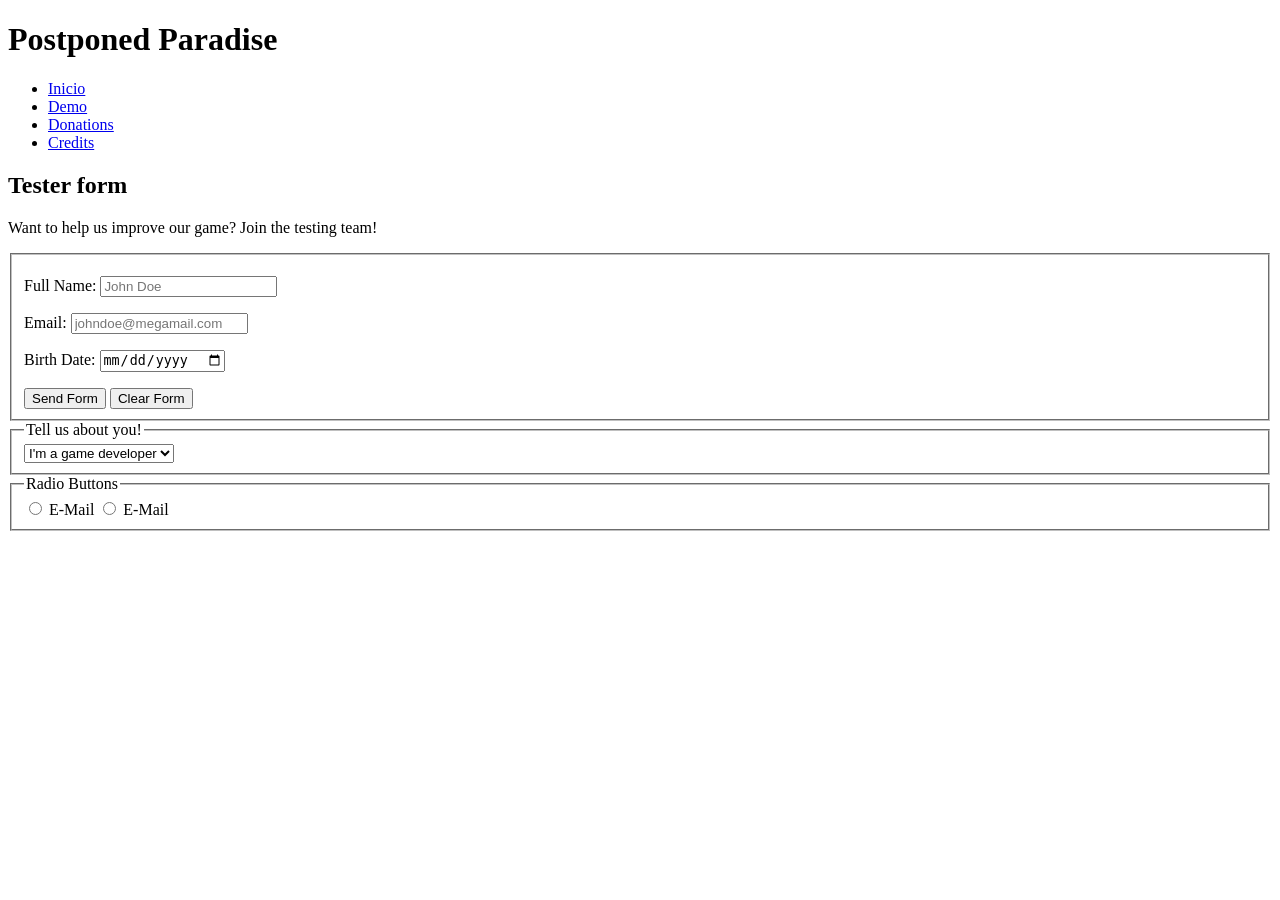
==== index.html @ be1bb25f "Reorganizo estructura: index en raiz" ====
<!DOCTYPE html>
<html lang="en">
<head>
    <meta charset="UTF-8">
    <meta name="viewport" content="width=device-width, initial-scale=1.0">
    <link rel="stylesheet" href="styles.css">
    <title>Document</title>
</head>
<body>
    <header>
        <!-- BARRA SUPERIOR -->
       <div>
        <!-- LOGO SECTION -->
        <div><h1>Postponed Paradise</h1></div>
        
        <!-- MENU -->
            <nav>
                <ul>
                    <li><a href="#">Inicio</a></li>
                    <li><a href="#">Demo</a></li>
                    <li><a href="#">Donations</a></li>
                    <li><a href="#">Credits</a></li>
                </ul>
            </nav>


        </div>
    </header>

    <main>
        <section>
            <!-- HERO SECTION (EJE CENTRAL DE LA PAGINA, EYE CATCHER) -->



        </section>




        <h2>Tester form</h2>
        <p>Want to help us improve our game? Join the testing team!</p>
        
        <form action="" method="post">
            <fieldset>
                <p>
                    <label for="FullName">Full Name:</label>
                    <input type="text" id="FullName" name="FullName" placeholder="John Doe" minlength="12" maxlength="40" required>
                </p>

                <p>
                    <label for="email">Email:</label>
                    <input type="email" id="email" name="email" placeholder="johndoe@megamail.com" required>
                </p>

                <p>
                    <label for="BirthDate">Birth Date:</label>
                    <input type="date" id="BirthDate" name="BirthDate" required>
                </p>

                <button type="submit">Send Form</button>
                <button type="reset">Clear Form</button>
            </fieldset>

            <fieldset>
                <legend>Tell us about you!</legend>
                <select id="testercat" name="testercat" required>
                    <option value="dev">I'm a game developer</option>
                    <option value="player">I just play games</option>
                    <option value="tester">I'm a game tester</option>
                </select>
            </fieldset>
        
            <fieldset>
                <legend>Radio Buttons</legend>
                <input type="radio" id="radio_mail" name="contact_type" value="mail">
                <label for="radio_mail">E-Mail</label>

                <input type="radio" id="radio_phone" name="contact_type" value="phone">
                <label for="radio_phone">E-Mail</label>
            </fieldset>
        </form>
    </main>

    <footer>

    </footer>
</body>
</html>
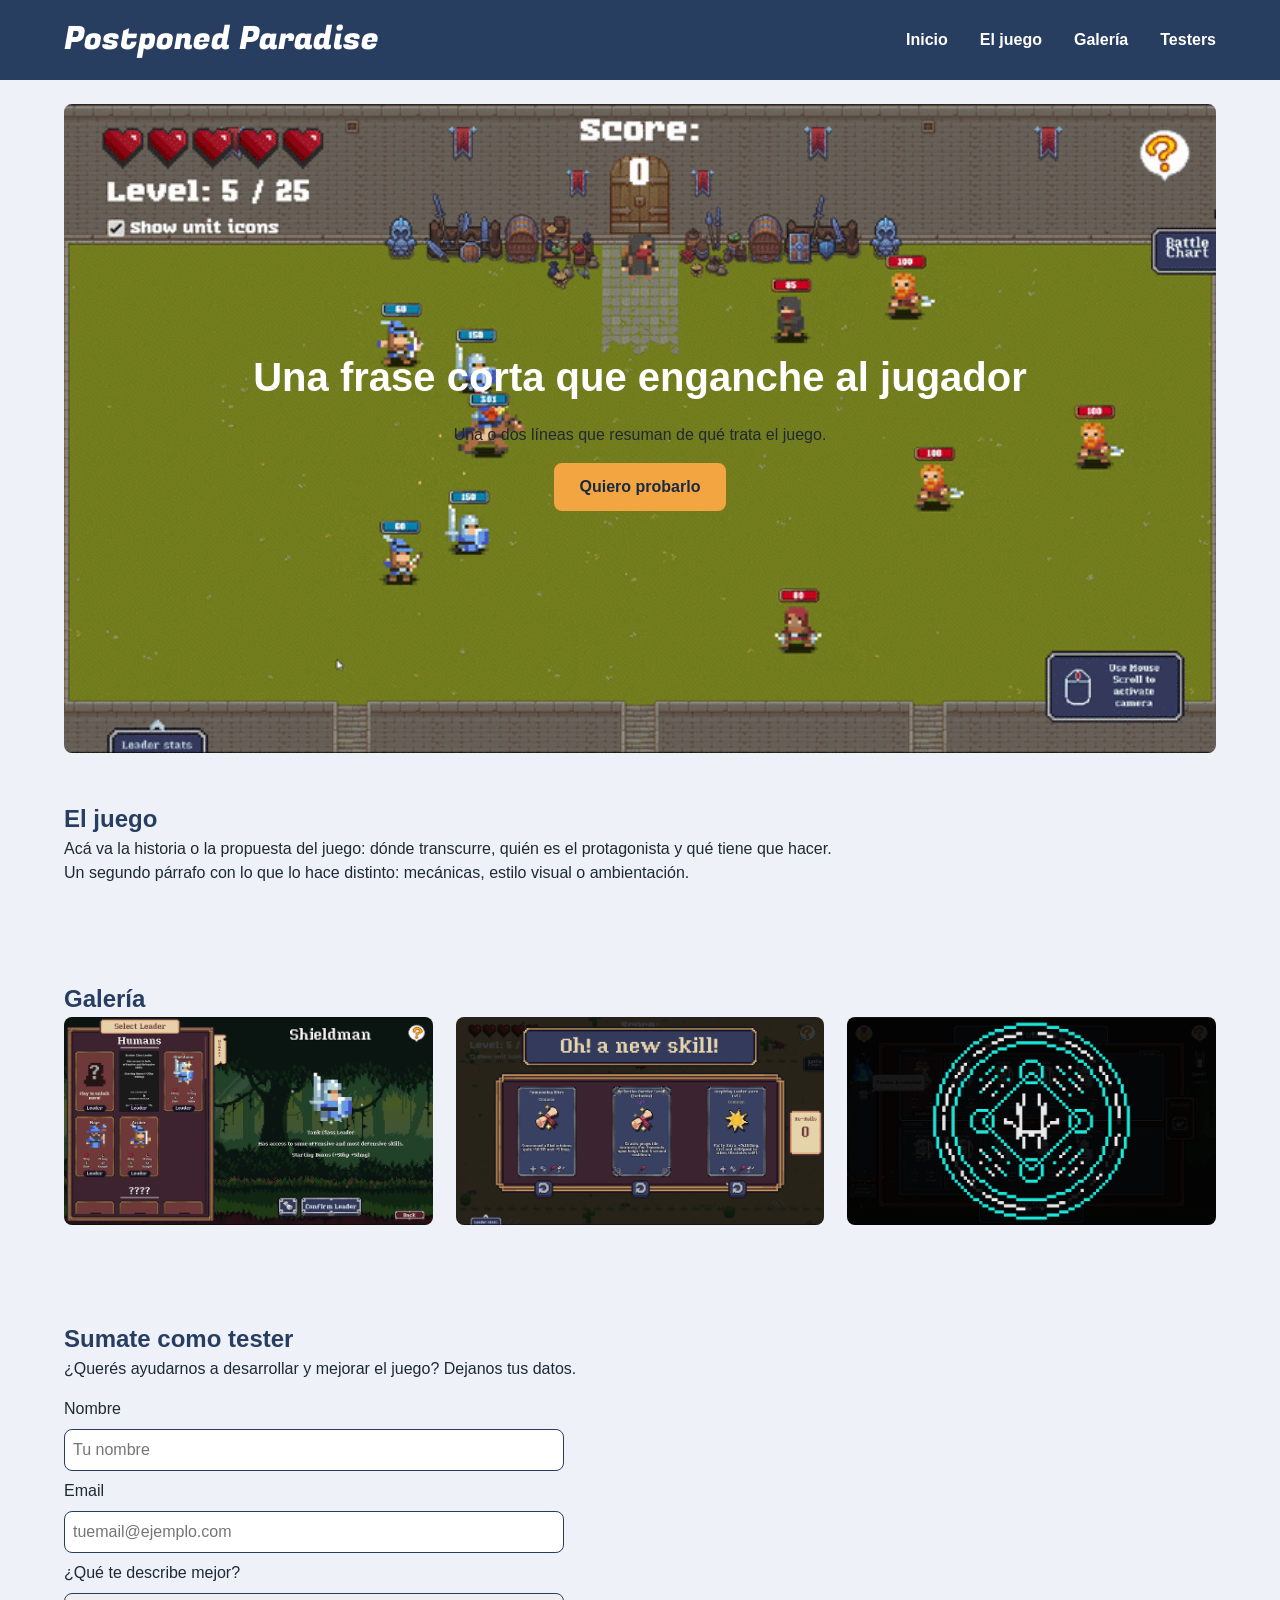
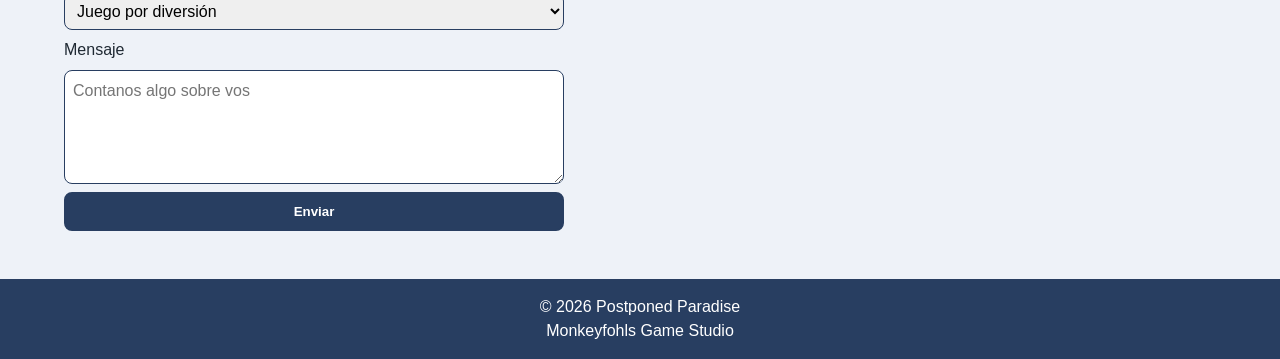
==== commit 05d182cf: "Reorden + Estilos + Gifs" ====
--- a/index.html
+++ b/index.html
@@ -1,89 +1,101 @@
 <!DOCTYPE html>
-<html lang="en">
+<html lang="es">
 <head>
     <meta charset="UTF-8">
     <meta name="viewport" content="width=device-width, initial-scale=1.0">
-    <link rel="stylesheet" href="styles.css">
-    <title>Document</title>
+    <title>Postponed Paradise</title>
+
+    <!-- Fuente del logo (Google Fonts) -->
+    <link rel="preconnect" href="https://fonts.googleapis.com">
+    <link rel="preconnect" href="https://fonts.gstatic.com" crossorigin>
+    <link href="https://fonts.googleapis.com/css2?family=Fugaz+One&display=swap" rel="stylesheet">
+
+    <!-- Estilos propios -->
+    <link rel="stylesheet" href="css/styles.css">
 </head>
 <body>
-    <header>
-        <!-- BARRA SUPERIOR -->
-       <div>
-        <!-- LOGO SECTION -->
-        <div><h1>Postponed Paradise</h1></div>
-        
-        <!-- MENU -->
+
+    <!-- ========== ENCABEZADO: LOGO + MENÚ ========== -->
+    <header class="navbar">
+        <div class="contenedor flex">
+            <h1>Postponed Paradise</h1>
+
             <nav>
                 <ul>
-                    <li><a href="#">Inicio</a></li>
-                    <li><a href="#">Demo</a></li>
-                    <li><a href="#">Donations</a></li>
-                    <li><a href="#">Credits</a></li>
+                    <li><a href="#inicio">Inicio</a></li>
+                    <li><a href="#juego">El juego</a></li>
+                    <li><a href="#galeria">Galería</a></li>
+                    <li><a href="#testers">Testers</a></li>
                 </ul>
             </nav>
-
-
         </div>
     </header>
 
-    <main>
-        <section>
-            <!-- HERO SECTION (EJE CENTRAL DE LA PAGINA, EYE CATCHER) -->
 
+    <main class="contenedor">
 
-
+        <!-- ========== HERO: PRIMERA IMPRESIÓN ========== -->
+        <section id="inicio" class="hero">
+            <h2>Una frase corta que enganche al jugador</h2>
+            <p>Una o dos líneas que resuman de qué trata el juego.</p>
+            <a href="#testers" class="btn">Quiero probarlo</a>
         </section>
 
 
+        <!-- ========== SOBRE EL JUEGO ========== -->
+        <section id="juego">
+            <h2>El juego</h2>
+            <p>Acá va la historia o la propuesta del juego: dónde transcurre, quién es el protagonista y qué tiene que hacer.</p>
+            <p>Un segundo párrafo con lo que lo hace distinto: mecánicas, estilo visual o ambientación.</p>
+        </section>
 
 
-        <h2>Tester form</h2>
-        <p>Want to help us improve our game? Join the testing team!</p>
-        
-        <form action="" method="post">
-            <fieldset>
-                <p>
-                    <label for="FullName">Full Name:</label>
-                    <input type="text" id="FullName" name="FullName" placeholder="John Doe" minlength="12" maxlength="40" required>
-                </p>
+        <!-- ========== GALERÍA DE CAPTURAS ========== -->
+        <!-- Guardá las imágenes en la carpeta img/ con estos nombres -->
+        <section id="galeria">
+            <h2>Galería</h2>
+            <div class="flex galeria">
+                <img src="img/leader_selection_preview.gif" alt="Selección de Recompensas">
+                <img src="img/skill_selection_preview.gif" alt="Captura del juego 2">
+                <img src="img/fusion_options_preview_archer_elf.gif" alt="Captura del juego 3">
+            </div>
+        </section>
 
-                <p>
-                    <label for="email">Email:</label>
-                    <input type="email" id="email" name="email" placeholder="johndoe@megamail.com" required>
-                </p>
 
-                <p>
-                    <label for="BirthDate">Birth Date:</label>
-                    <input type="date" id="BirthDate" name="BirthDate" required>
-                </p>
+        <!-- ========== FORMULARIO DE TESTERS (FORMSPREE) ========== -->
+        <section id="testers">
+            <h2>Sumate como tester</h2>
+            <p>¿Querés ayudarnos a desarrollar y mejorar el juego? Dejanos tus datos.</p>
 
-                <button type="submit">Send Form</button>
-                <button type="reset">Clear Form</button>
-            </fieldset>
+            <form action="https://formspree.io/f/mnpnwgwz" method="POST">
+                <label for="nombre">Nombre</label>
+                <input type="text" id="nombre" name="nombre" placeholder="Tu nombre" required>
 
-            <fieldset>
-                <legend>Tell us about you!</legend>
-                <select id="testercat" name="testercat" required>
-                    <option value="dev">I'm a game developer</option>
-                    <option value="player">I just play games</option>
-                    <option value="tester">I'm a game tester</option>
+                <label for="email">Email</label>
+                <input type="email" id="email" name="email" placeholder="tuemail@ejemplo.com" required>
+
+                <label for="perfil">¿Qué te describe mejor?</label>
+                <select id="perfil" name="perfil">
+                    <option value="jugador">Juego por diversión</option>
+                    <option value="desarrollador">Desarrollo juegos</option>
+                    <option value="tester">Soy tester</option>
                 </select>
-            </fieldset>
-        
-            <fieldset>
-                <legend>Radio Buttons</legend>
-                <input type="radio" id="radio_mail" name="contact_type" value="mail">
-                <label for="radio_mail">E-Mail</label>
 
-                <input type="radio" id="radio_phone" name="contact_type" value="phone">
-                <label for="radio_phone">E-Mail</label>
-            </fieldset>
-        </form>
+                <label for="mensaje">Mensaje</label>
+                <textarea id="mensaje" name="mensaje" rows="4" placeholder="Contanos algo sobre vos"></textarea>
+
+                <button type="submit" class="btn">Enviar</button>
+            </form>
+        </section>
+
     </main>
 
+
+    <!-- ========== PIE DE PÁGINA ========== -->
     <footer>
+        <p>&copy; 2026 Postponed Paradise</p>
+        <p>Monkeyfohls Game Studio</p>
+    </footer>
 
-    </footer>
 </body>
-</html>+</html>
--- a/css/styles.css
+++ b/css/styles.css
@@ -0,0 +1,200 @@
+/* =========================================
+   POSTPONED PARADISE - Estilos
+   Color principal: #283e61
+   ========================================= */
+
+
+/* ---------- Base ---------- */
+
+* {
+    margin: 0;
+    padding: 0;
+    box-sizing: border-box;
+}
+
+body {
+    font-family: Arial, Helvetica, sans-serif;
+    color: #1f2933;
+    background-color: #eef2f8;
+    line-height: 1.5;
+}
+
+h1 {
+    font-family: "Fugaz One", sans-serif;
+    font-weight: 400;
+}
+
+h2 {
+    color: #283e61;
+}
+
+
+/* ---------- Contenedores ---------- */
+
+/* Centra el contenido y limita el ancho */
+.contenedor {
+    width: 90%;
+    max-width: 1200px;
+    margin: 0 auto;
+}
+
+/* Pone los elementos en fila, separados y centrados verticalmente */
+.flex {
+    display: flex;
+    justify-content: space-between;
+    align-items: center;
+    gap: 16px;
+}
+
+
+/* ---------- Navegador ---------- */
+
+.navbar {
+    background-color: #283e61;
+    color: #ffffff;
+    padding: 16px 0;
+}
+
+.navbar ul {
+    display: flex;
+    gap: 32px;
+    list-style: none;
+}
+
+.navbar a {
+    color: #ffffff;
+    text-decoration: none;
+    font-weight: bold;
+}
+
+.navbar a:hover {
+    color: #f2a541;
+}
+
+
+/* ---------- Botones ---------- */
+
+.btn {
+    display: inline-block;
+    text-decoration: none;
+    padding: 10px 24px;
+    font-weight: bold;
+    color: #ffffff;
+    background-color: #283e61;
+    border: 2px solid #283e61;
+    border-radius: 8px;
+    cursor: pointer;
+}
+
+.btn:hover {
+    background-color: #3d5a8a;
+}
+
+/* Variante: solo borde */
+.btn-secundario {
+    color: #283e61;
+    background-color: transparent;
+}
+
+.btn-secundario:hover {
+    color: #ffffff;
+    background-color: #283e61;
+}
+
+
+/* ---------- Secciones ---------- */
+
+section {
+    padding: 48px 0;
+}
+
+.galeria img {
+    width: 32%;
+    border-radius: 8px;
+}
+
+
+/* ---------- Hero ---------- */
+
+.hero {
+    /* Misma proporción que el gif (800 x 451) para que se vea entero */
+    aspect-ratio: 800 / 451;
+
+    /* Centra el contenido horizontal y verticalmente */
+    display: flex;
+    flex-direction: column;
+    justify-content: center;
+    align-items: center;
+    text-align: center;
+    gap: 16px;
+
+    /* Imagen o gif de fondo (reemplazar por el archivo real en img/) */
+    background-image: url("../img/combat_start_preview.gif");
+    background-size: cover;
+    background-position: center;
+
+
+    /* Bordes redondeados y separación del menú */
+    border-radius: 8px;
+    margin-top: 24px;
+}
+
+.hero h2 {
+    color: #ffffff;
+    font-size: 2.5rem;
+}
+
+/* Botón naranja para que resalte sobre el fondo azul */
+.hero .btn {
+    background-color: #f2a541;
+    border-color: #f2a541;
+    color: #1b2a42;
+}
+
+
+/* ---------- Formulario ---------- */
+
+form {
+    display: flex;
+    flex-direction: column;
+    gap: 8px;
+    max-width: 500px;
+    margin-top: 16px;
+}
+
+input,
+select,
+textarea {
+    padding: 8px;
+    font: inherit;
+    border: 1px solid #283e61;
+    border-radius: 8px;
+}
+
+
+/* ---------- Pie de página ---------- */
+
+footer {
+    background-color: #283e61;
+    color: #ffffff;
+    text-align: center;
+    padding: 16px 0;
+}
+
+
+/* ---------- Celulares ---------- */
+
+@media (max-width: 768px) {
+    .flex,
+    .navbar ul {
+        flex-direction: column;
+    }
+
+    .galeria img {
+        width: 100%;
+    }
+
+    .hero h2 {
+        font-size: 1.8rem;
+    }
+}
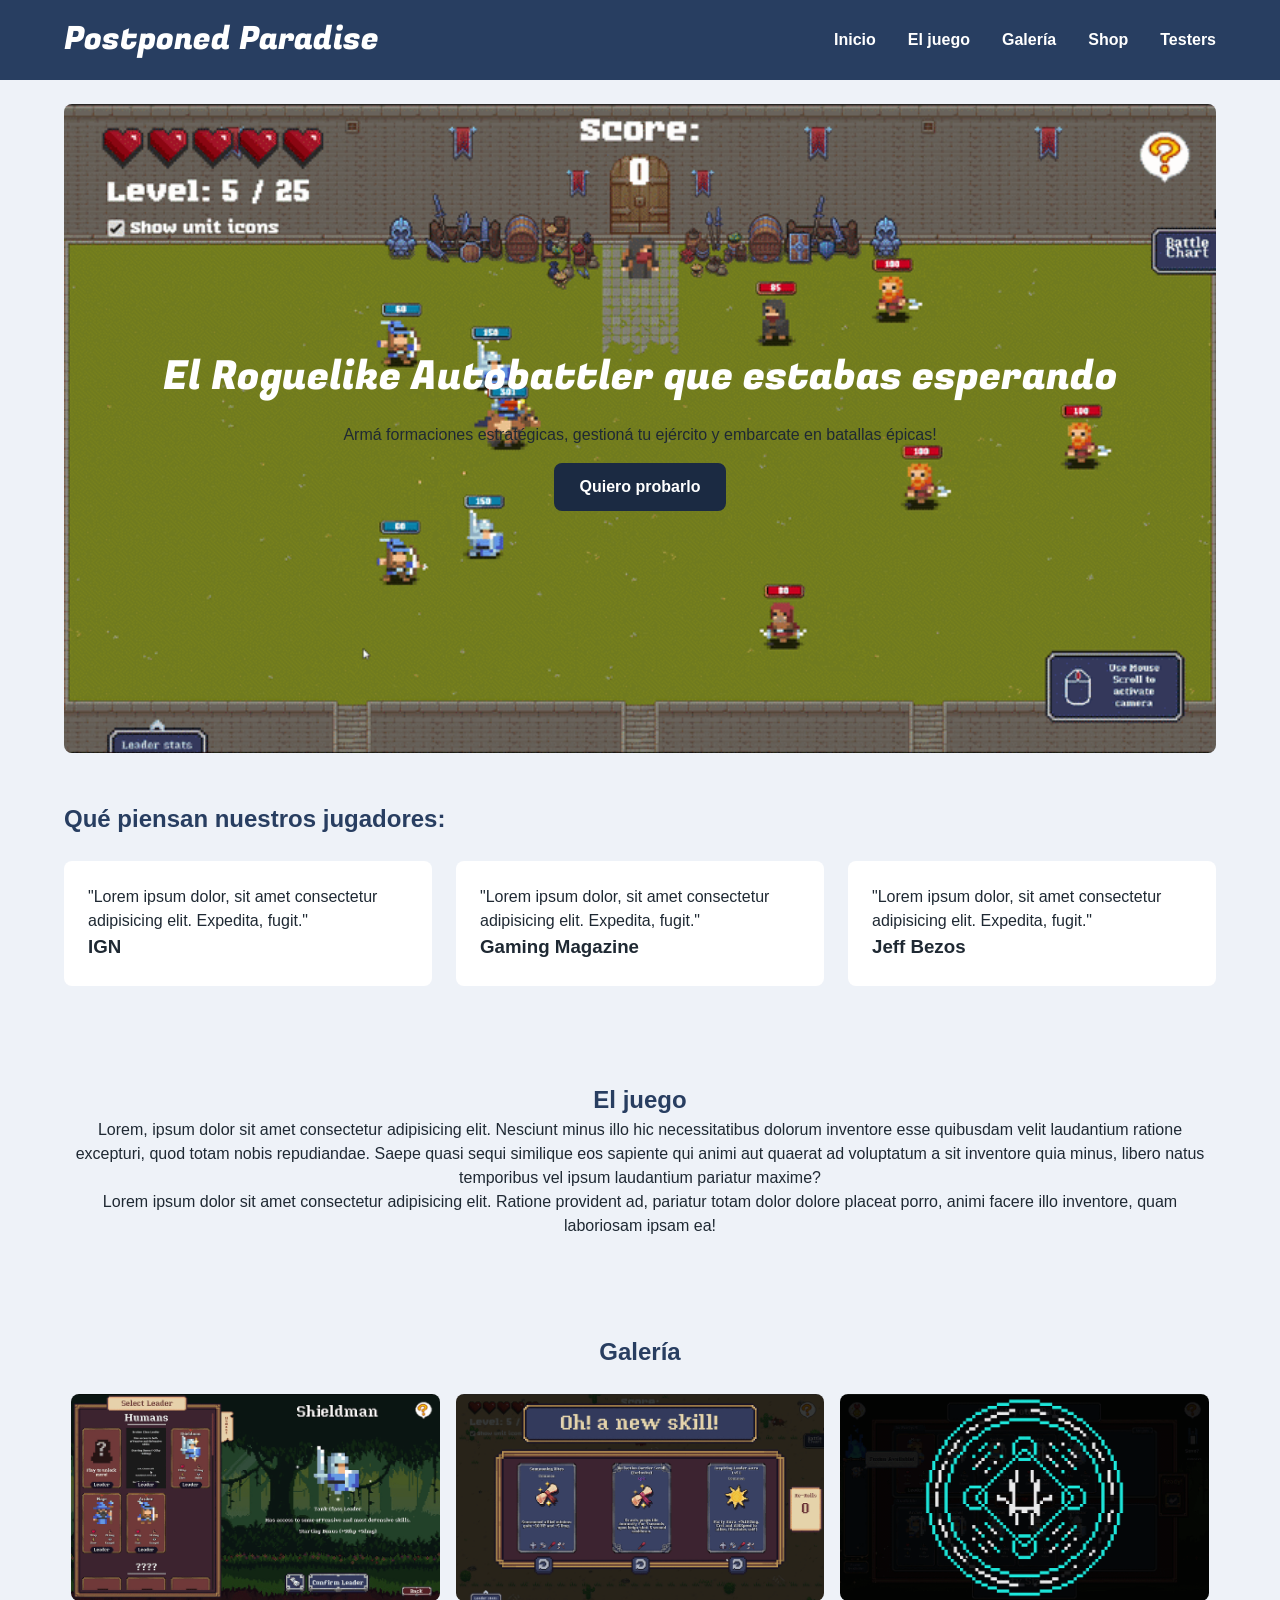
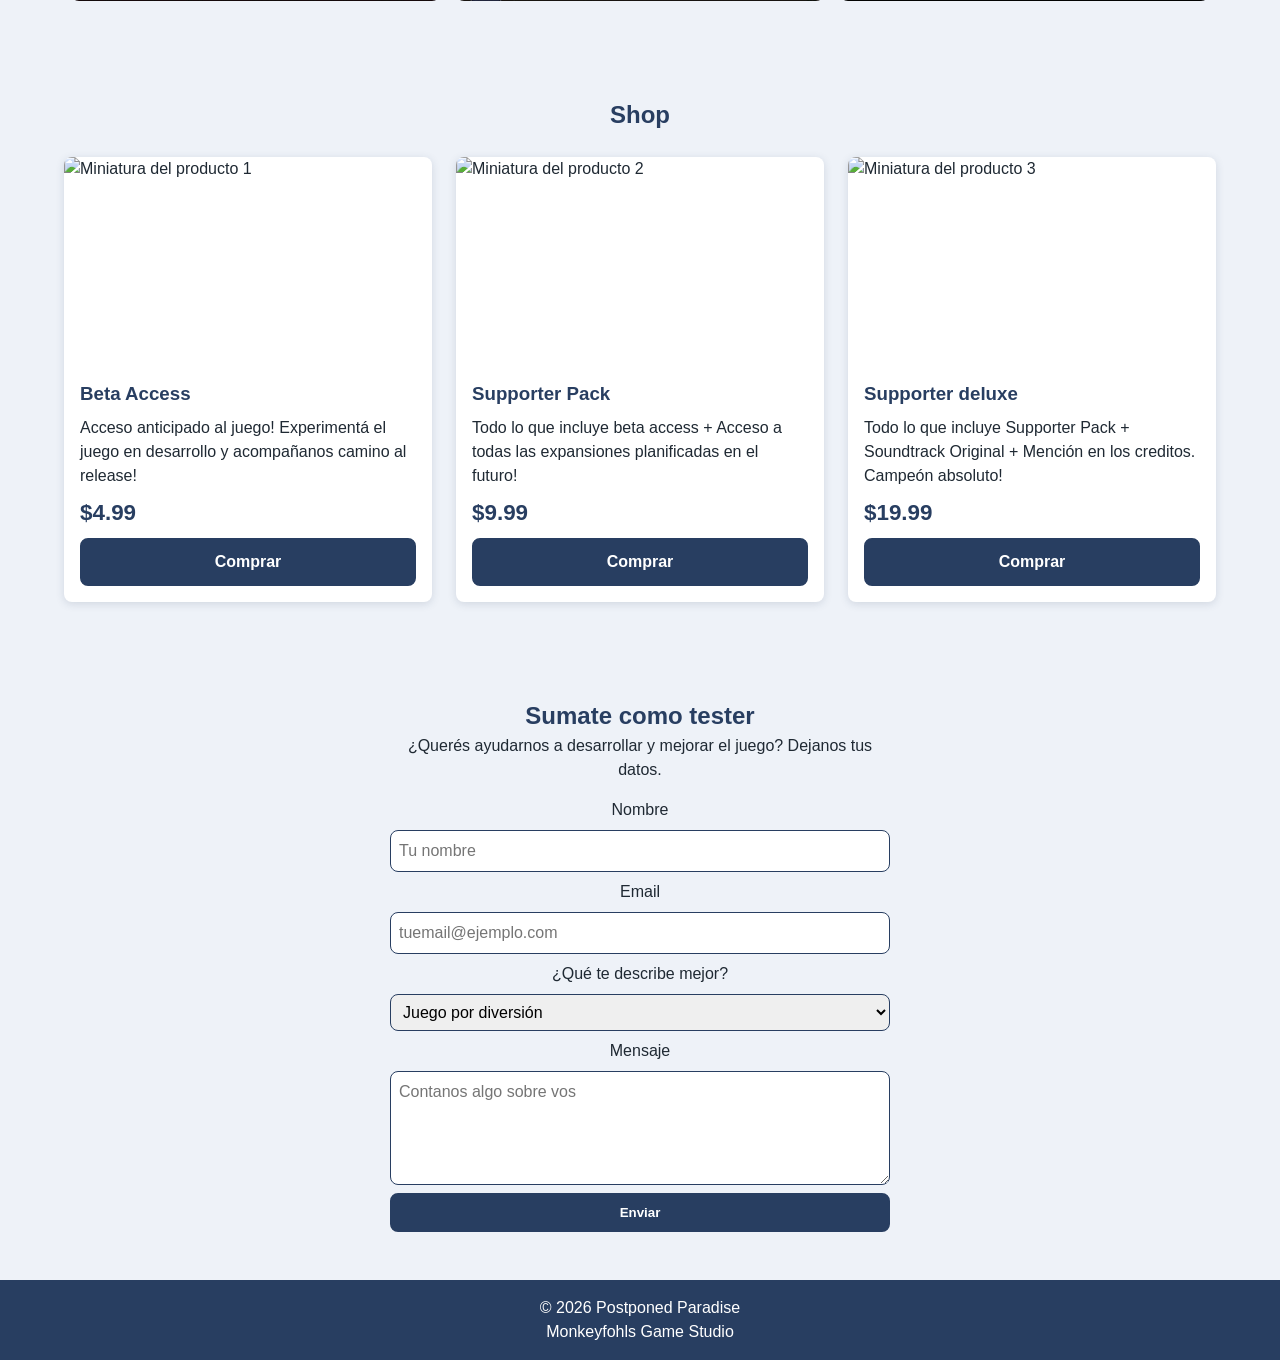
==== commit be5b5f85: "polish + productos" ====
--- a/index.html
+++ b/index.html
@@ -1,5 +1,6 @@
 <!DOCTYPE html>
 <html lang="es">
+    <!-- Me gustaría agregar detección de idioma, no me quise adelantar y buscar en internet -->
 <head>
     <meta charset="UTF-8">
     <meta name="viewport" content="width=device-width, initial-scale=1.0">
@@ -25,6 +26,7 @@
                     <li><a href="#inicio">Inicio</a></li>
                     <li><a href="#juego">El juego</a></li>
                     <li><a href="#galeria">Galería</a></li>
+                    <li><a href="#productos">Shop</a></li>
                     <li><a href="#testers">Testers</a></li>
                 </ul>
             </nav>
@@ -32,26 +34,56 @@
     </header>
 
 
+
+    <!--  -->
+
     <main class="contenedor">
 
         <!-- ========== HERO: PRIMERA IMPRESIÓN ========== -->
         <section id="inicio" class="hero">
-            <h2>Una frase corta que enganche al jugador</h2>
-            <p>Una o dos líneas que resuman de qué trata el juego.</p>
+            <h2>El Roguelike Autobattler que estabas esperando</h2>
+            <p>Armá formaciones estratégicas, gestioná tu ejército y embarcate en batallas épicas!</p>
             <a href="#testers" class="btn">Quiero probarlo</a>
         </section>
+
+
+
+
+        <!-- ========== RESEÑAS ========== -->
+        <section id="reseñas">
+            <h2>Qué piensan nuestros jugadores:</h2>
+
+            <div class="reseñas-grid">
+
+                <article class="caja-reseña">
+                    <p>"Lorem ipsum dolor, sit amet consectetur adipisicing elit. Expedita, fugit."</p>
+                    <h3>IGN</h3>
+                </article>
+
+                <article class="caja-reseña">
+                    <p>"Lorem ipsum dolor, sit amet consectetur adipisicing elit. Expedita, fugit."</p>
+                    <h3>Gaming Magazine</h3>
+                </article>
+
+                <article class="caja-reseña">
+                    <p>"Lorem ipsum dolor, sit amet consectetur adipisicing elit. Expedita, fugit."</p>
+                    <h3>Jeff Bezos</h3>
+                </article>
+            </div>
+        </section>
+
+
 
 
         <!-- ========== SOBRE EL JUEGO ========== -->
         <section id="juego">
             <h2>El juego</h2>
-            <p>Acá va la historia o la propuesta del juego: dónde transcurre, quién es el protagonista y qué tiene que hacer.</p>
-            <p>Un segundo párrafo con lo que lo hace distinto: mecánicas, estilo visual o ambientación.</p>
+            <p>Lorem, ipsum dolor sit amet consectetur adipisicing elit. Nesciunt minus illo hic necessitatibus dolorum inventore esse quibusdam velit laudantium ratione excepturi, quod totam nobis repudiandae. Saepe quasi sequi similique eos sapiente qui animi aut quaerat ad voluptatum a sit inventore quia minus, libero natus temporibus vel ipsum laudantium pariatur maxime?</p>
+            <p>Lorem ipsum dolor sit amet consectetur adipisicing elit. Ratione provident ad, pariatur totam dolor dolore placeat porro, animi facere illo inventore, quam laboriosam ipsam ea!</p>
         </section>
 
 
-        <!-- ========== GALERÍA DE CAPTURAS ========== -->
-        <!-- Guardá las imágenes en la carpeta img/ con estos nombres -->
+        <!-- ========== GALERÍA ========== -->
         <section id="galeria">
             <h2>Galería</h2>
             <div class="flex galeria">
@@ -61,9 +93,51 @@
             </div>
         </section>
 
+        <!-- ========== PRODUCTOS (Donaciones, pre-venta)========== -->
+        <section id="productos">
+            <h2>Shop</h2>
+
+            <div class="productos">
+
+                <article class="card">
+                    <img src="img/producto1.jpg" alt="Miniatura del producto 1">
+                    <div class="card-contenido">
+                        <h3>Beta Access</h3>
+                        <p>Acceso anticipado al juego! Experimentá el juego en desarrollo y acompañanos camino al release!</p>
+                        <p class="precio">$4.99</p>
+                        <a href="#" class="btn">Comprar</a>
+                    </div>
+                </article>
+
+                <article class="card">
+                    <img src="img/producto2.jpg" alt="Miniatura del producto 2">
+                    <div class="card-contenido">
+                        <h3>Supporter Pack</h3>
+                        <p>Todo lo que incluye beta access + Acceso a todas las expansiones planificadas en el futuro!</p>
+                        <p class="precio">$9.99</p>
+                        <a href="#" class="btn">Comprar</a>
+                    </div>
+                </article>
+
+                <article class="card">
+                    <img src="img/producto3.jpg" alt="Miniatura del producto 3">
+                    <div class="card-contenido">
+                        <h3>Supporter deluxe</h3>
+                        <p>Todo lo que incluye Supporter Pack + Soundtrack Original + Mención en los creditos. Campeón absoluto!</p>
+                        <p class="precio">$19.99</p>
+                        <a href="#" class="btn">Comprar</a>
+                    </div>
+                </article>
+
+            </div>
+        </section>
+
+
+        
 
         <!-- ========== FORMULARIO DE TESTERS (FORMSPREE) ========== -->
         <section id="testers">
+
             <h2>Sumate como tester</h2>
             <p>¿Querés ayudarnos a desarrollar y mejorar el juego? Dejanos tus datos.</p>
 
@@ -86,6 +160,7 @@
 
                 <button type="submit" class="btn">Enviar</button>
             </form>
+
         </section>
 
     </main>
--- a/css/styles.css
+++ b/css/styles.css
@@ -53,6 +53,7 @@
     background-color: #283e61;
     color: #ffffff;
     padding: 16px 0;
+    
 }
 
 .navbar ul {
@@ -108,17 +109,37 @@
     padding: 48px 0;
 }
 
+#galeria {
+    text-align: center;          
+}
+
+.galeria {
+    display: flex;
+    flex-wrap: wrap;            
+    justify-content: center;     
+    gap: 16px;
+    margin-top: 24px;
+}
+
 .galeria img {
-    width: 32%;
-    border-radius: 8px;
+    max-width: 32%;             
+    border-radius: 8px;
+}
+
+#juego{
+    text-align: center;
 }
 
 
 /* ---------- Hero ---------- */
 
 .hero {
-    /* Misma proporción que el gif (800 x 451) para que se vea entero */
+    /* Misma proporción que el gif (800 x 451) */
     aspect-ratio: 800 / 451;
+    /* Gif de fondo */
+    background-image: url("../img/combat_start_preview.gif");
+    background-size: cover;
+    background-position: center;
 
     /* Centra el contenido horizontal y verticalmente */
     display: flex;
@@ -128,35 +149,127 @@
     text-align: center;
     gap: 16px;
 
-    /* Imagen o gif de fondo (reemplazar por el archivo real en img/) */
-    background-image: url("../img/combat_start_preview.gif");
-    background-size: cover;
-    background-position: center;
-
-
-    /* Bordes redondeados y separación del menú */
     border-radius: 8px;
     margin-top: 24px;
 }
 
 .hero h2 {
+    font-family: "Fugaz One", sans-serif;
+    font-weight: 400;
     color: #ffffff;
     font-size: 2.5rem;
 }
 
-/* Botón naranja para que resalte sobre el fondo azul */
+
 .hero .btn {
+    background-color: #1b2a42;
+    border-color: #1b2a42;
+    color: #ffffff;
+}
+
+.hero .btn:hover {
     background-color: #f2a541;
     border-color: #f2a541;
     color: #1b2a42;
 }
 
-
-/* ---------- Formulario ---------- */
+/* ---------- Reseñas (grid) ---------- */
+
+.reseñas-grid {
+    display: grid;
+    grid-template-columns: repeat(3, 1fr);   /* 3 columnas iguales */
+    gap: 24px;
+    margin-top: 24px;
+}
+
+.caja-reseña {
+    background-color: #ffffff;
+    padding: 24px;
+    border-radius: 8px;
+}
+
+.reseña p {
+    font-style: italic;
+    margin-bottom: 16px;
+}
+
+.reseña h3 {
+    color: #283e61;
+    font-size: 1rem;
+}
+
+/* ---------- Productos (cards con flexbox) ---------- */
+
+/* Contenedor de las cards */
+.productos {
+    display: flex;
+    flex-wrap: wrap;          
+    gap: 24px;
+    margin-top: 24px;
+}
+
+#productos h2 {
+    text-align: center;
+}
+
+/* Cada card */
+.card {
+    flex: 1 1 250px;          
+    display: flex;
+    flex-direction: column;
+    background-color: #ffffff;
+    border-radius: 8px;
+    overflow: hidden;         /* para que la imagen respete las esquinas redondeadas */
+    box-shadow: 0 2px 8px rgba(40, 62, 97, 0.15);
+}
+
+
+.card img {
+    width: 100%;
+    aspect-ratio: 16 / 9;
+    object-fit: cover;        
+}
+
+
+.card-contenido {
+    flex: 1;                  
+    display: flex;
+    flex-direction: column;
+    gap: 8px;
+    padding: 16px;
+}
+
+.card h3 {
+    color: #283e61;
+}
+
+.precio {
+    font-size: 1.4rem;
+    font-weight: bold;
+    color: #283e61;
+}
+
+/* Empuja el botón al fondo de la card */
+.card .btn {
+    margin-top: auto;
+    text-align: center;
+}
+
+
+
+
+/* ---------- Formulario (Contacto) ---------- */
+
+#testers {
+    max-width: 500px;
+    margin: 0 auto;      
+    text-align: center;  
+}
 
 form {
     display: flex;
     flex-direction: column;
+    justify-content: center;
     gap: 8px;
     max-width: 500px;
     margin-top: 16px;
@@ -190,11 +303,14 @@
         flex-direction: column;
     }
 
-    .galeria img {
-        width: 100%;
-    }
-
     .hero h2 {
         font-size: 1.8rem;
     }
-}
+
+    .resenas-grid {
+        grid-template-columns: 1fr;   /* en celular, una sola columna */
+    }
+
+
+}
+
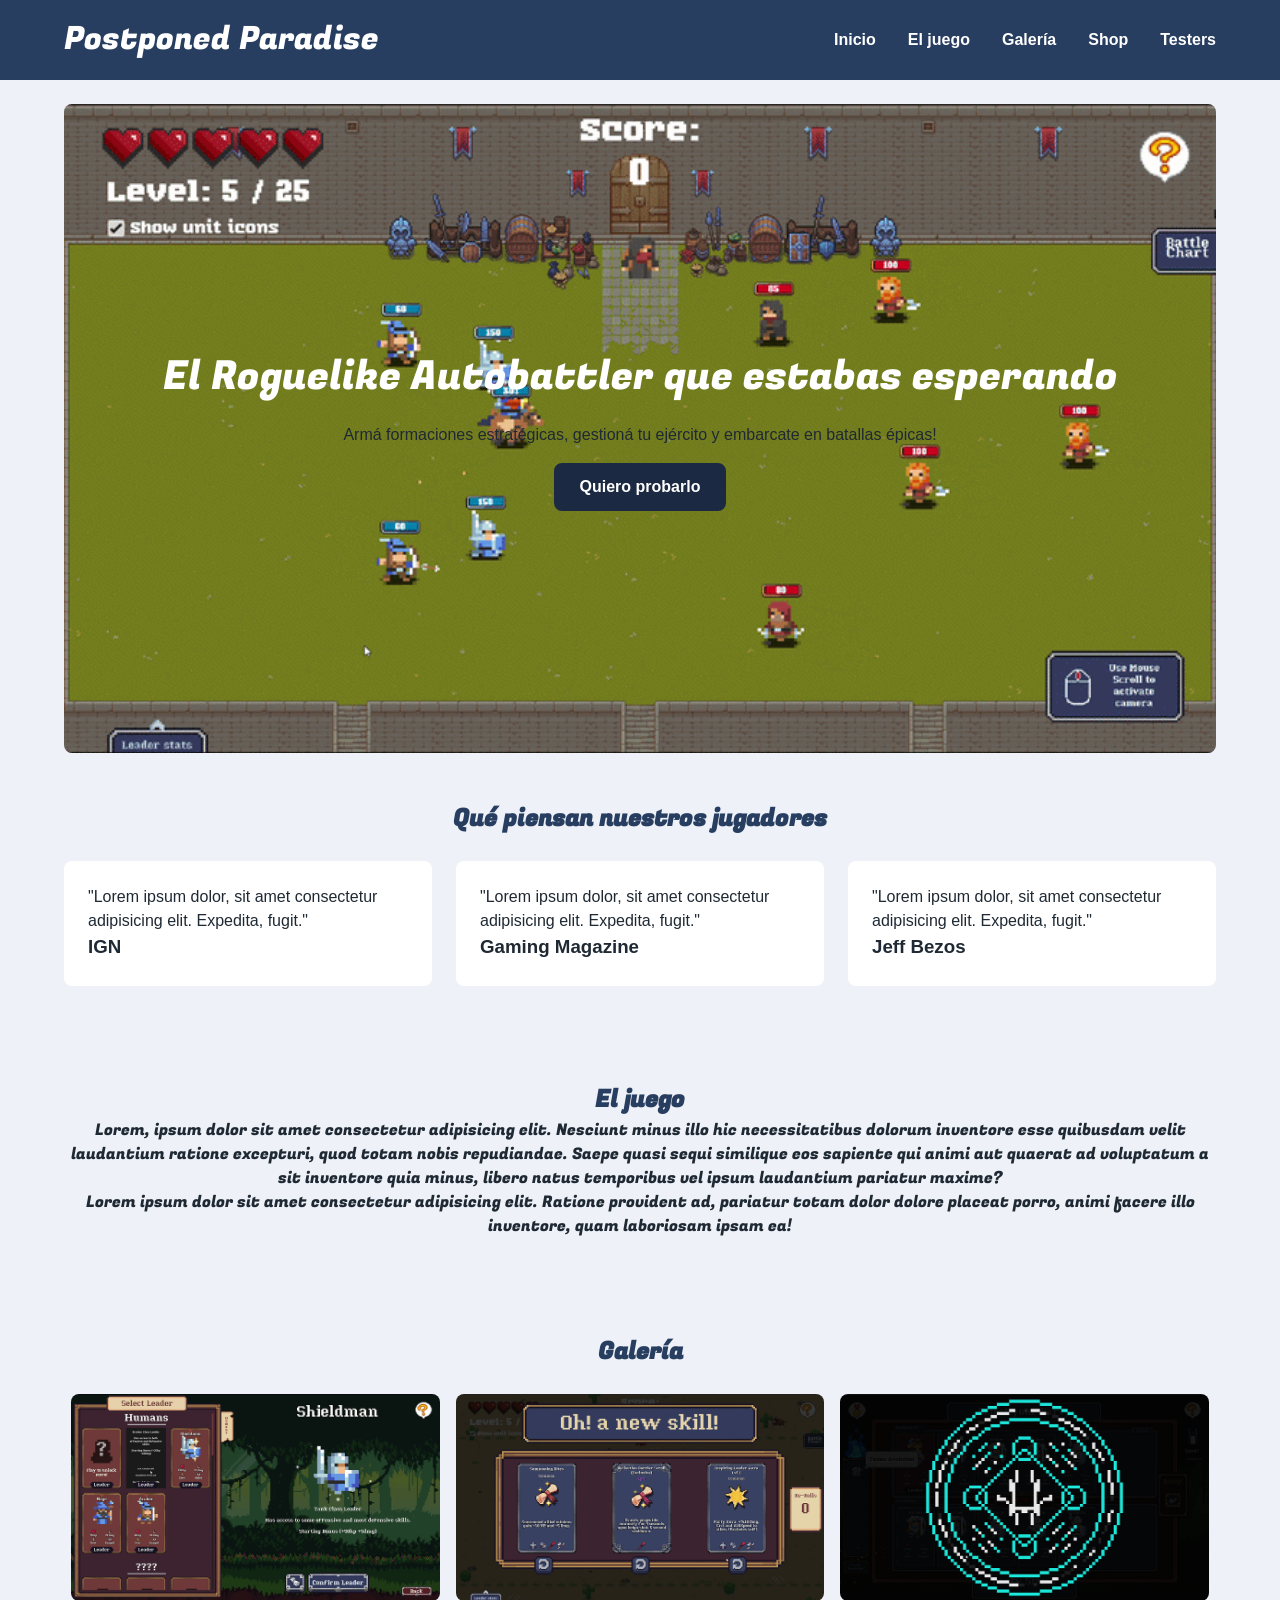
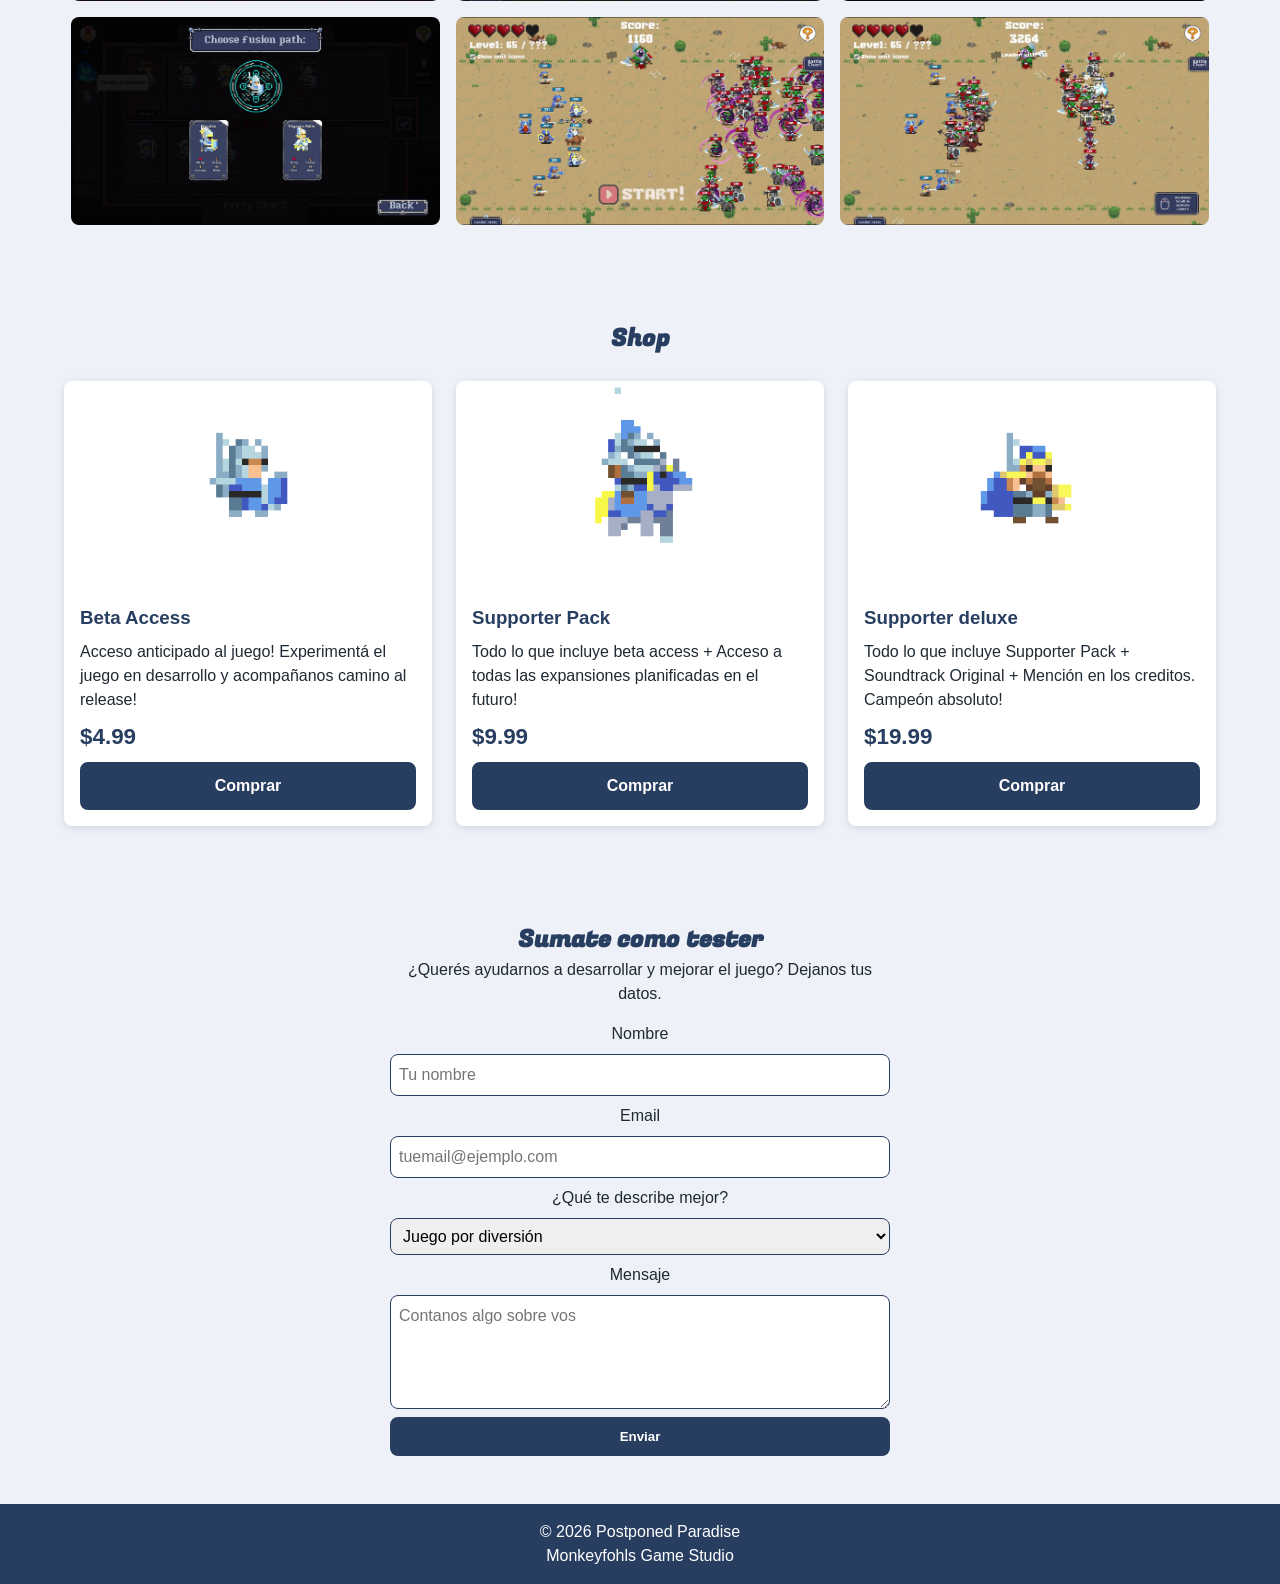
==== commit 8fdb6e78: "nuevas imagenes + cambios fuentes titulos" ====
--- a/index.html
+++ b/index.html
@@ -51,7 +51,7 @@
 
         <!-- ========== RESEÑAS ========== -->
         <section id="reseñas">
-            <h2>Qué piensan nuestros jugadores:</h2>
+            <h2>Qué piensan nuestros jugadores</h2>
 
             <div class="reseñas-grid">
 
@@ -87,9 +87,12 @@
         <section id="galeria">
             <h2>Galería</h2>
             <div class="flex galeria">
-                <img src="img/leader_selection_preview.gif" alt="Selección de Recompensas">
-                <img src="img/skill_selection_preview.gif" alt="Captura del juego 2">
-                <img src="img/fusion_options_preview_archer_elf.gif" alt="Captura del juego 3">
+                <img src="img/leader_selection_preview.gif" alt="Selección de Lider">
+                <img src="img/skill_selection_preview.gif" alt="Selección de habilidades">
+                <img src="img/fusion_options_preview_archer_elf.gif" alt="Opciones de fusión">
+                <img src="img/fusion_elf_protector_preview.gif" alt="Animación fusión">
+                <img src="img/endless_mode_scaling_preview.gif" alt="Modo infinito">
+                <img src="img/chaotic_combat_preview.gif" alt="Batalla epica">
             </div>
         </section>
 
@@ -100,7 +103,7 @@
             <div class="productos">
 
                 <article class="card">
-                    <img src="img/producto1.jpg" alt="Miniatura del producto 1">
+                    <img src="img/shieldman_icon.png" alt="Beta access Shieldman">
                     <div class="card-contenido">
                         <h3>Beta Access</h3>
                         <p>Acceso anticipado al juego! Experimentá el juego en desarrollo y acompañanos camino al release!</p>
@@ -110,7 +113,7 @@
                 </article>
 
                 <article class="card">
-                    <img src="img/producto2.jpg" alt="Miniatura del producto 2">
+                    <img src="img/cavalier_icon.png" alt="Supporter pack Cavalier">
                     <div class="card-contenido">
                         <h3>Supporter Pack</h3>
                         <p>Todo lo que incluye beta access + Acceso a todas las expansiones planificadas en el futuro!</p>
@@ -120,7 +123,7 @@
                 </article>
 
                 <article class="card">
-                    <img src="img/producto3.jpg" alt="Miniatura del producto 3">
+                    <img src="img/kingman_icon_256.png" alt="Supporter Deluxe Kingman">
                     <div class="card-contenido">
                         <h3>Supporter deluxe</h3>
                         <p>Todo lo que incluye Supporter Pack + Soundtrack Original + Mención en los creditos. Campeón absoluto!</p>
--- a/css/styles.css
+++ b/css/styles.css
@@ -110,6 +110,7 @@
 }
 
 #galeria {
+    font-family: "Fugaz One", sans-serif;
     text-align: center;          
 }
 
@@ -127,6 +128,7 @@
 }
 
 #juego{
+    font-family: "Fugaz One", sans-serif;
     text-align: center;
 }
 
@@ -175,6 +177,11 @@
 
 /* ---------- Reseñas (grid) ---------- */
 
+#reseñas h2{
+    font-family: "Fugaz One", sans-serif;
+    text-align: center;
+}
+
 .reseñas-grid {
     display: grid;
     grid-template-columns: repeat(3, 1fr);   /* 3 columnas iguales */
@@ -200,7 +207,7 @@
 
 /* ---------- Productos (cards con flexbox) ---------- */
 
-/* Contenedor de las cards */
+/* Contenedor de las cards, no selector de id */
 .productos {
     display: flex;
     flex-wrap: wrap;          
@@ -209,6 +216,7 @@
 }
 
 #productos h2 {
+    font-family: "Fugaz One", sans-serif;
     text-align: center;
 }
 
@@ -227,7 +235,7 @@
 .card img {
     width: 100%;
     aspect-ratio: 16 / 9;
-    object-fit: cover;        
+    object-fit: contain;        
 }
 
 
@@ -265,6 +273,11 @@
     margin: 0 auto;      
     text-align: center;  
 }
+
+#testers h2{
+    font-family: "Fugaz One", sans-serif;
+}
+
 
 form {
     display: flex;
